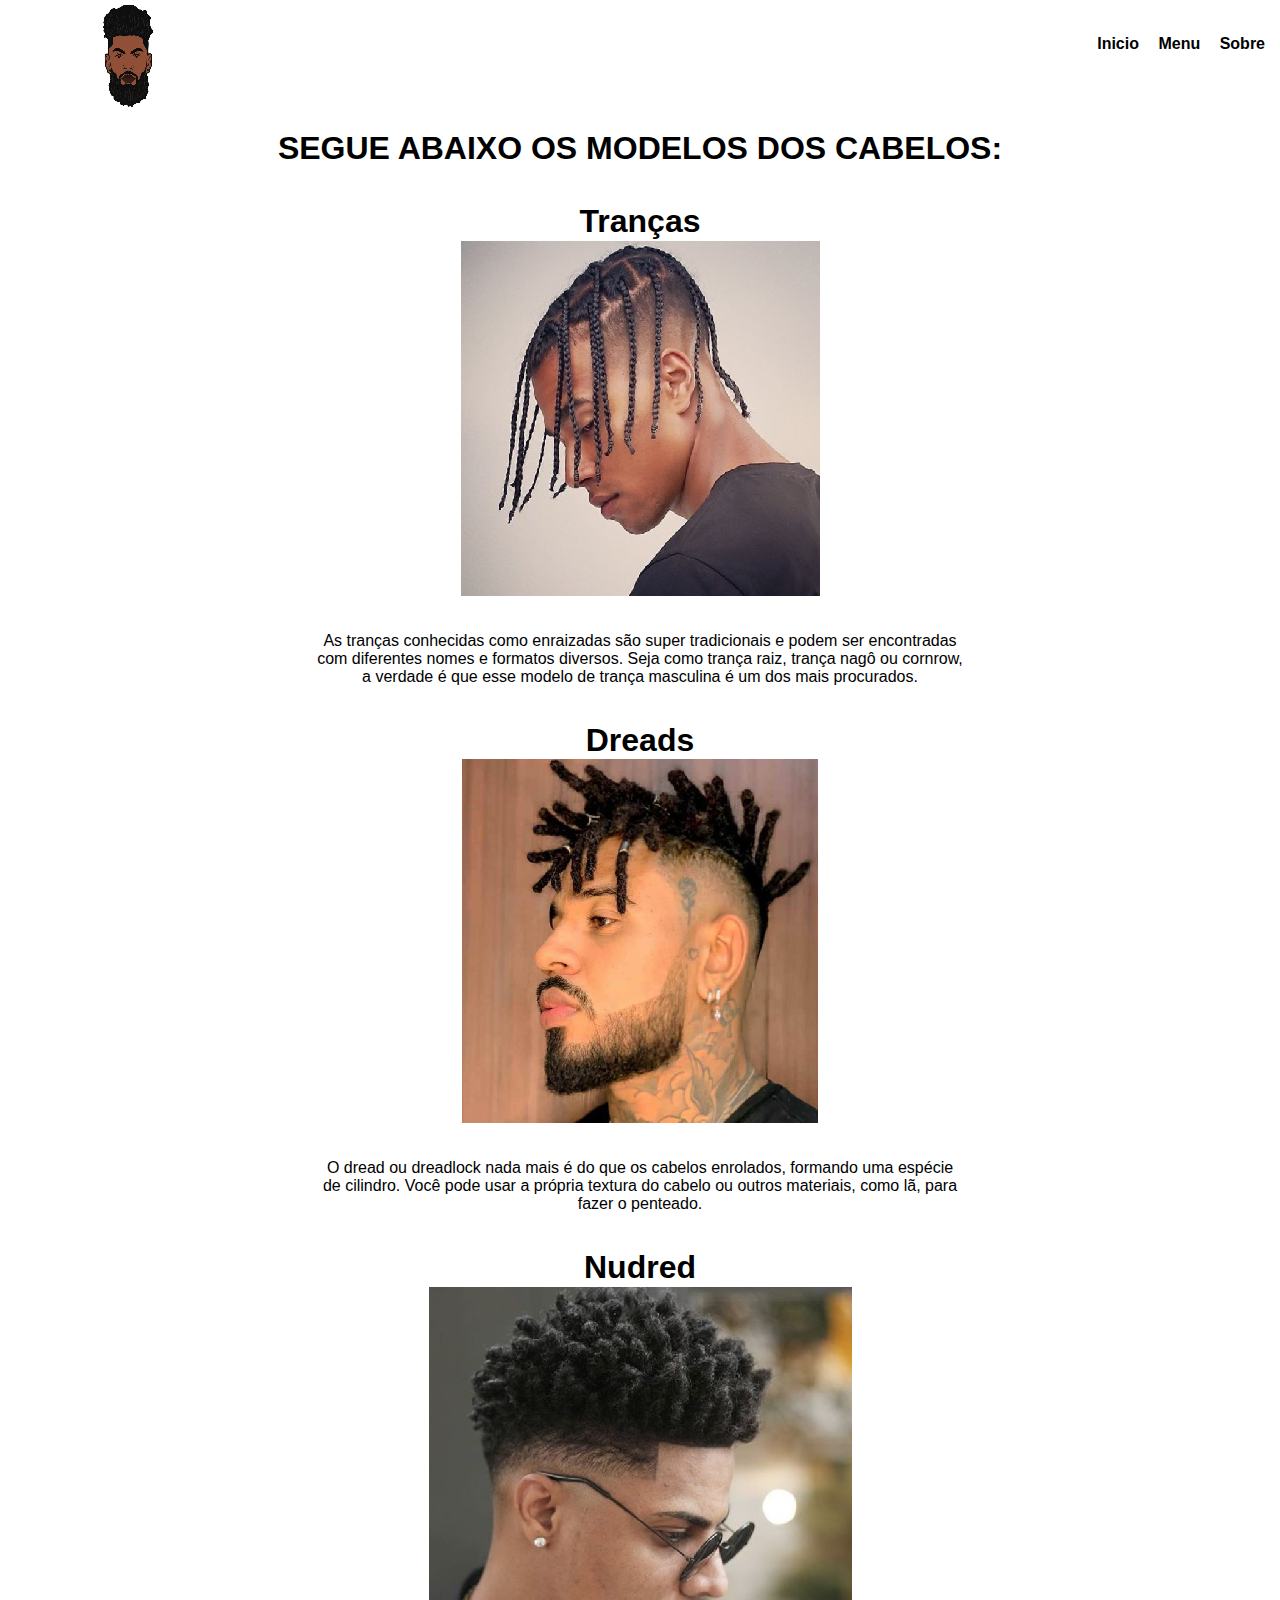
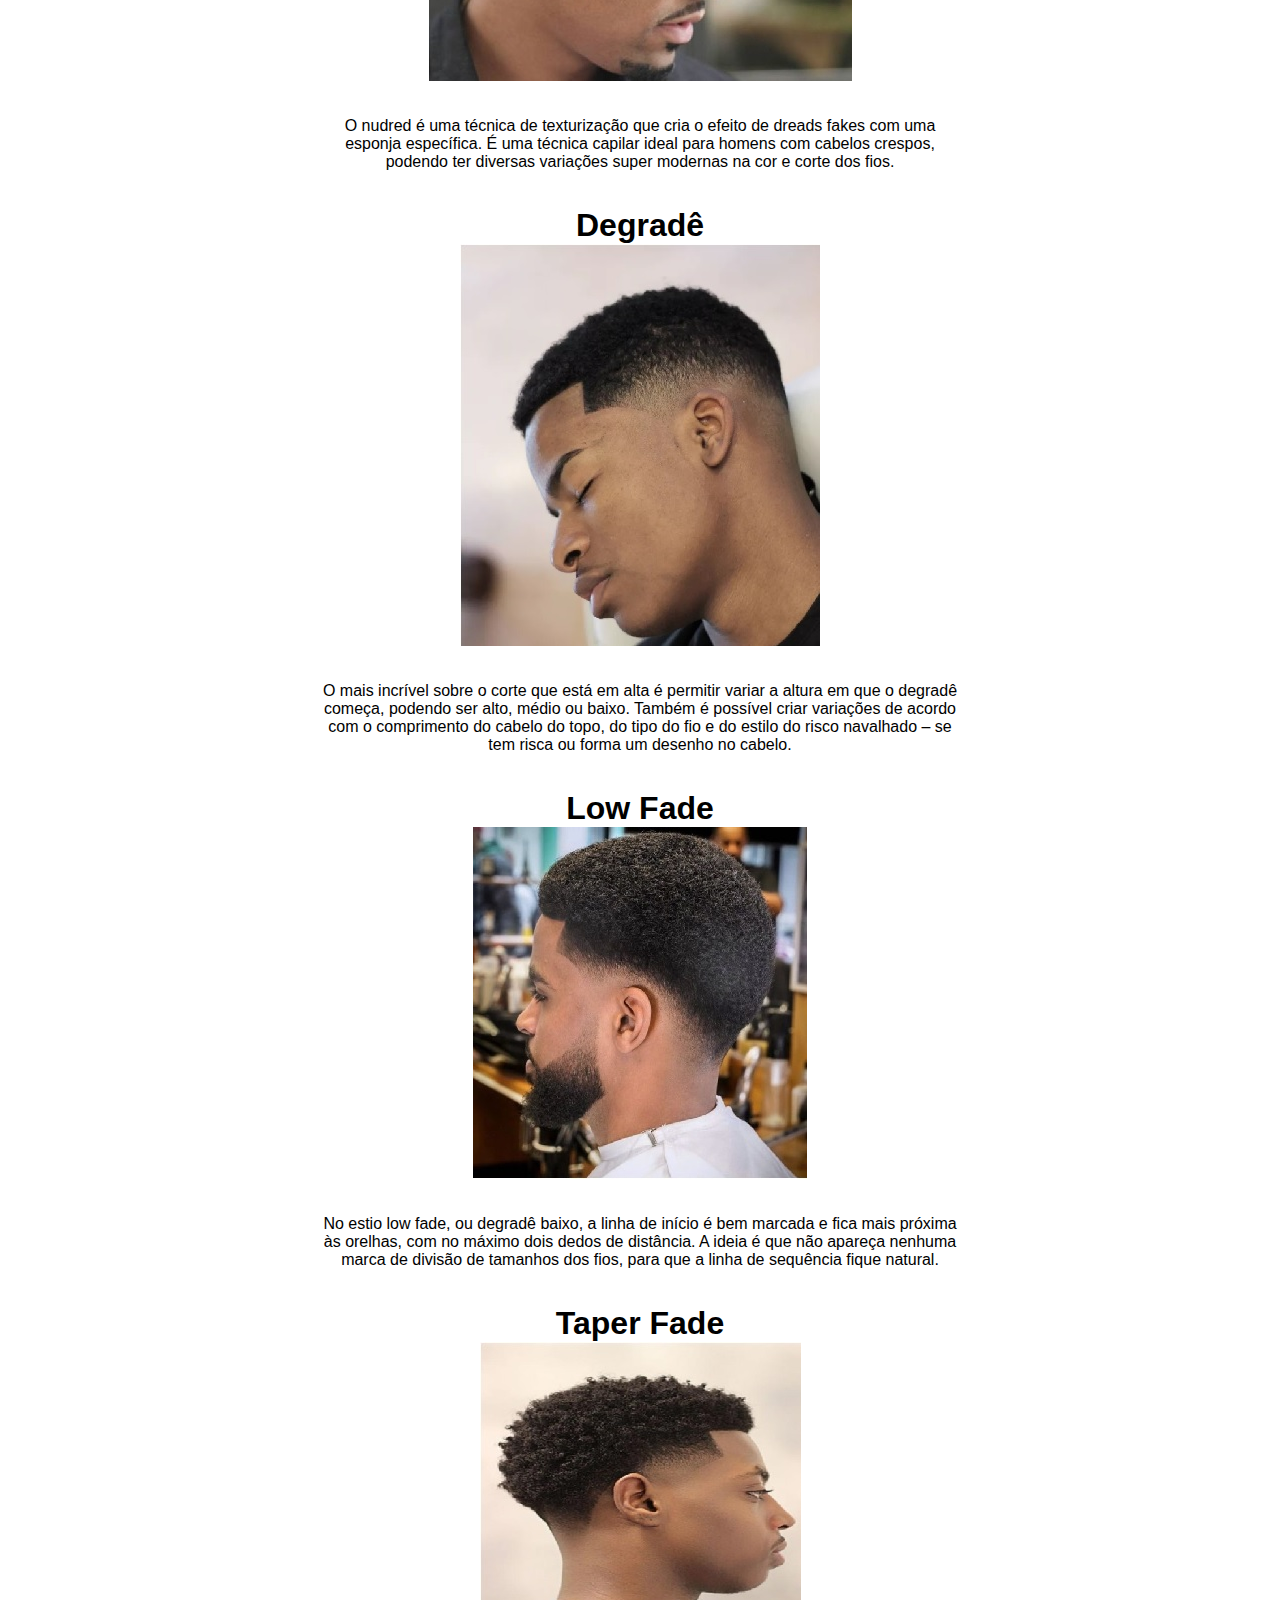
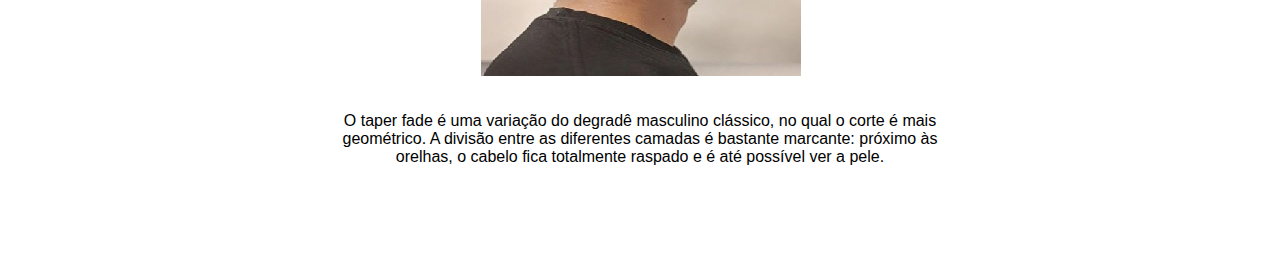
==== Menu.html @ 73b4c44f "adcionando projeto ao git" ====
<html>
    <head>
        <title>MODELOS</title>
        <link href="css2/style2.css" rel="stylesheet">
    </head>
    <body>
        <header>
        <div class="center">
            <div class="logo"><img src="logo/logo.png" /></div><!--logo-->
            <div class="Menu">
        <a href="index.html">Inicio</a>
        <a href="Menu.html">Menu</a>
        <a href="Sobre.html">Sobre</a>
            </div><!--menu-->
            </div><!--center-->
        </header>
        
        <h1>SEGUE ABAIXO OS MODELOS DOS CABELOS:</h1>

        <br><br>

        <h1>Tranças</h1>
        <img src="img2/tranças.jpg">
        <br><br><br>
        <p>As tranças conhecidas como enraizadas são super tradicionais e podem ser encontradas<br>
        com diferentes nomes e formatos diversos. Seja como trança raiz, trança nagô ou cornrow,<br>
        a verdade é que esse modelo de trança masculina é um dos mais procurados.</p>
        <br><br>

        <h1>Dreads</h1>
        <img src="img3/dreads.png">
        <br><br><br>
        <p>O dread ou dreadlock nada mais é do que os cabelos enrolados, formando uma espécie<br>
        de cilindro. Você pode usar a própria textura do cabelo ou outros materiais, como lã, para<br>
        fazer o penteado.</p>

        <br><br>
        
        <h1>Nudred</h1>
        <img src="img4/nudred.jpg">
        <br><br><br>
        <p>O nudred é uma técnica de texturização que cria o efeito de dreads fakes com uma<br>
        esponja específica. É uma técnica capilar ideal para homens com cabelos crespos,<br>
        podendo ter diversas variações super modernas na cor e corte dos fios.</p>


        <br><br>

        <h1>Degradê</h1>
        <img src="img5/degradê.jpg">
        <br><br><br>
        <p>O mais incrível sobre o corte que está em alta é permitir variar a altura em que o degradê<br>
        começa, podendo ser alto, médio ou baixo. Também é possível criar variações de acordo<br>
        com o comprimento do cabelo do topo, do tipo do fio e do estilo do risco navalhado – se<br>
        tem risca ou forma um desenho no cabelo.</p>

        <br><br>

        <h1>Low Fade</h1>
        <img src="img6/lowfade.jpg">
        <br><br><br>
        <p>No estio low fade, ou degradê baixo, a linha de início é bem marcada e fica mais próxima<br>
        às orelhas, com no máximo dois dedos de distância. A ideia é que não apareça nenhuma<br>
        marca de divisão de tamanhos dos fios, para que a linha de sequência fique natural.</p>

        <br><br>
        
        <h1>Taper Fade</h1>
        <img src="img7/taperfade.jpg">
        <br><br><br>
        <p>O taper fade é uma variação do degradê masculino clássico, no qual o corte é mais<br>
            geométrico. A divisão entre as diferentes camadas é bastante marcante: próximo às<br>
            orelhas, o cabelo fica totalmente raspado e é até possível ver a pele.</p></p>

            <br><br><br><br><br><br>
    </body>
</html>
---- css2/style2.css ----
*{
    margin:0;
    padding:0;
    box-sizing: border-box;
    font-family: Verdana, Geneva, Tahoma, sans-serif;
}



.center{
    display: flex;
    flex-wrap: wrap;
    max-width: 1400px;
    margin: 0 auto;
    padding: 0%;

}


header{
    height: 130px;
    padding: 5px 0
}

.logo{
    width: 20%;
}

.menu{
    padding-top: 30px;
    width: 80%;
    text-align: right;
}

.menu a{
    color: black;
    text-decoration: none;
    font-weight: bold;
    margin-right: 15px;
}

#dov{
    display: flex;
    justify-content: center;
}

body {
    text-align: center;
}
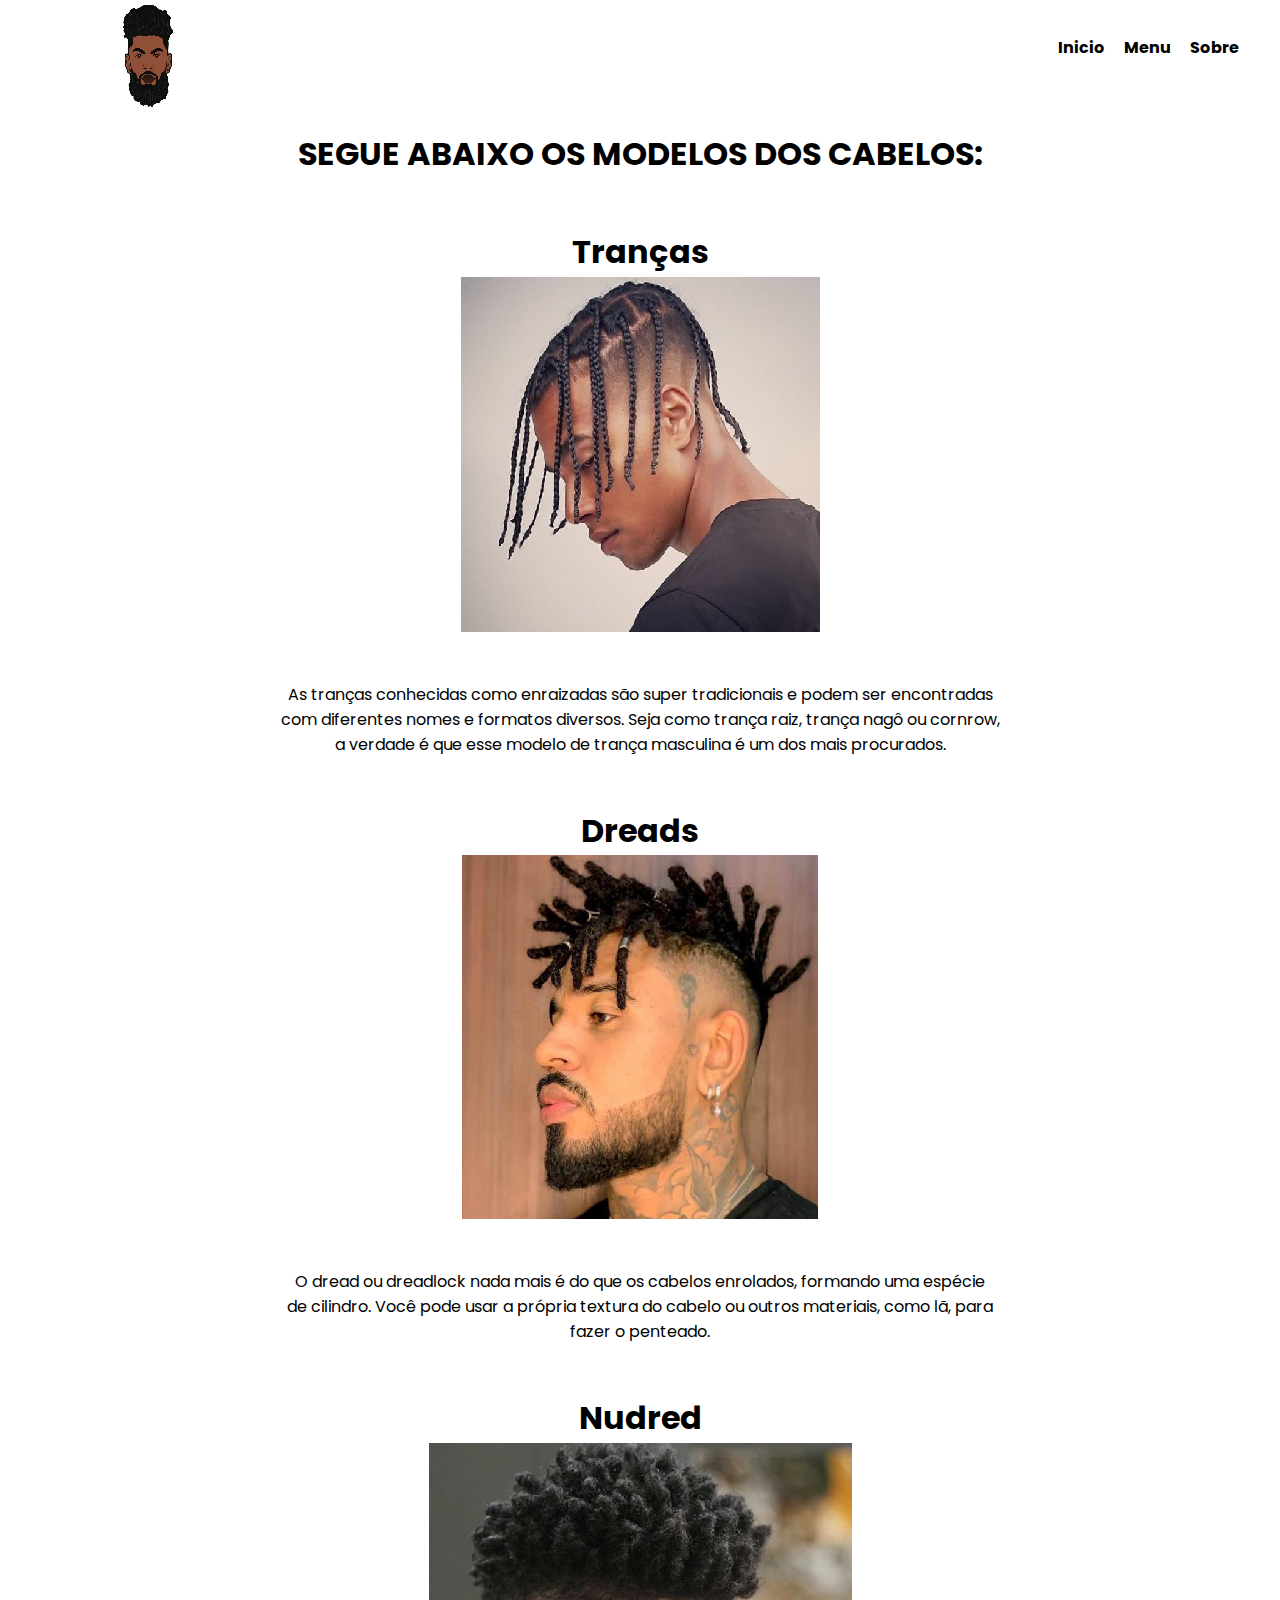
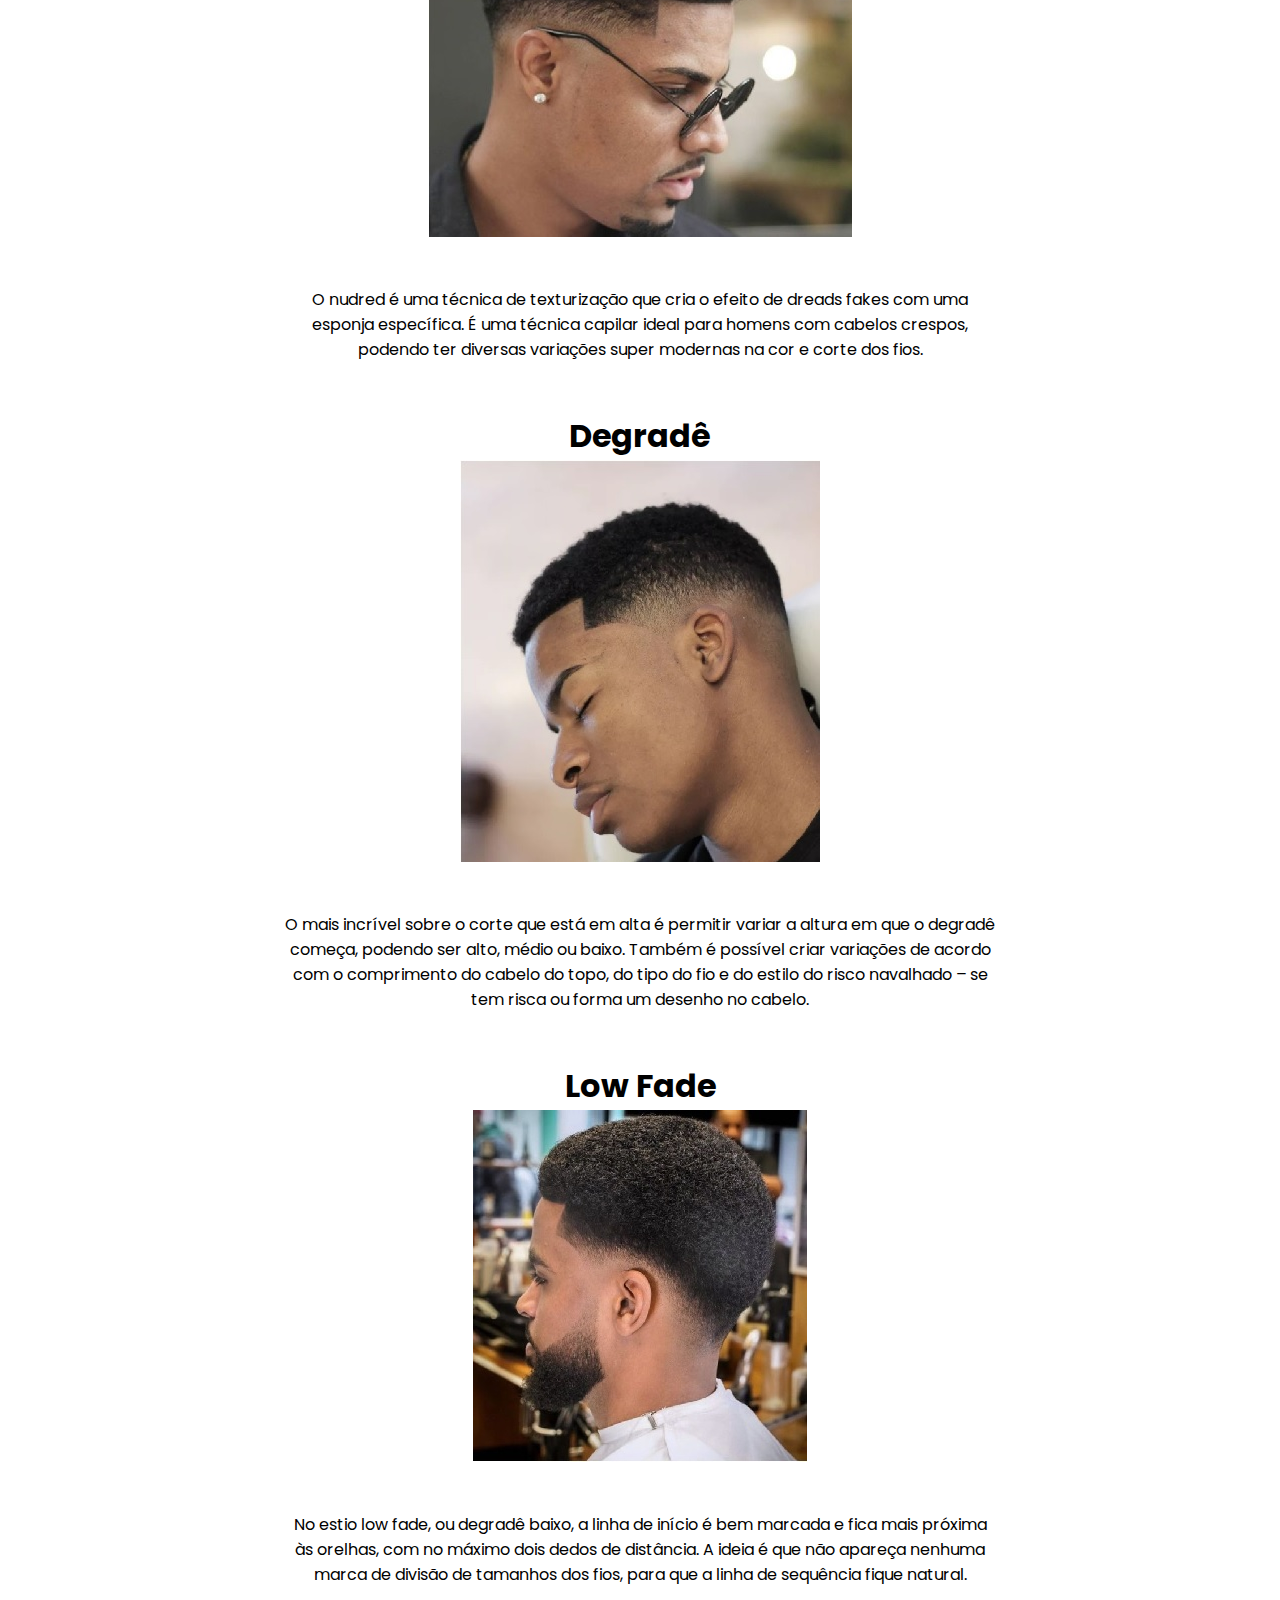
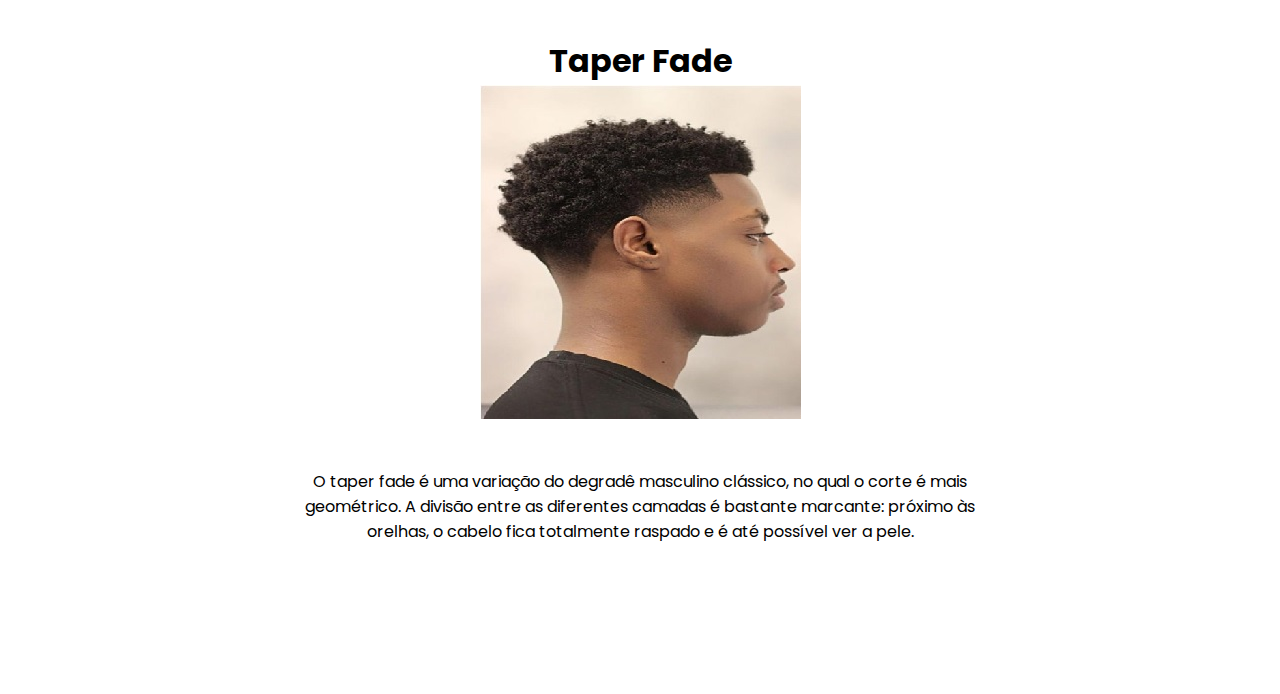
==== commit 23d98178: "adicionanda novas styles" ====
--- a/Menu.html
+++ b/Menu.html
@@ -1,77 +1,91 @@
 <html>
-    <head>
-        <title>MODELOS</title>
-        <link href="css2/style2.css" rel="stylesheet">
-    </head>
-    <body>
-        <header>
+
+<head>
+   
+    <meta charset="UTF-8">
+    <meta name="viewport" content="width=devide-width, initial-scale=1.0, maximum-scale=1.0">
+    <link rel="stylesheet" href="https://cdn.jsdelivr.net/npm/bootstrap@4.6.2/dist/css/bootstrap.min.css"
+        integrity="sha384-xOolHFLEh07PJGoPkLv1IbcEPTNtaed2xpHsD9ESMhqIYd0nLMwNLD69Npy4HI+N" crossorigin="anonymous">
+    <link href="css2/style2.css" rel="stylesheet">
+
+    <link rel="preconnect" href="https://fonts.googleapis.com">
+    <link rel="preconnect" href="https://fonts.gstatic.com" crossorigin>
+    <link href="https://fonts.googleapis.com/css2?family=Poppins&display=swap" rel="stylesheet">
+    <title>modelos</title>
+</head>
+
+<body>
+
+    <header>
         <div class="center">
             <div class="logo"><img src="logo/logo.png" /></div><!--logo-->
             <div class="Menu">
-        <a href="index.html">Inicio</a>
-        <a href="Menu.html">Menu</a>
-        <a href="Sobre.html">Sobre</a>
+                <a href="index.html">Inicio</a>
+                <a href="Menu.html">Menu</a>
+                <a href="Sobre.html">Sobre</a>
             </div><!--menu-->
-            </div><!--center-->
-        </header>
-        
-        <h1>SEGUE ABAIXO OS MODELOS DOS CABELOS:</h1>
+        </div><!--center-->
+    </header>
 
-        <br><br>
+    <h1>SEGUE ABAIXO OS MODELOS DOS CABELOS:</h1>
 
-        <h1>Tranças</h1>
-        <img src="img2/tranças.jpg">
-        <br><br><br>
-        <p>As tranças conhecidas como enraizadas são super tradicionais e podem ser encontradas<br>
+    <br><br>
+
+    <h1>Tranças</h1>
+    <img src="img2/tranças.jpg">
+    <br><br><br>
+    <p>As tranças conhecidas como enraizadas são super tradicionais e podem ser encontradas<br>
         com diferentes nomes e formatos diversos. Seja como trança raiz, trança nagô ou cornrow,<br>
         a verdade é que esse modelo de trança masculina é um dos mais procurados.</p>
-        <br><br>
+    <br><br>
 
-        <h1>Dreads</h1>
-        <img src="img3/dreads.png">
-        <br><br><br>
-        <p>O dread ou dreadlock nada mais é do que os cabelos enrolados, formando uma espécie<br>
+    <h1>Dreads</h1>
+    <img src="img3/dreads.png">
+    <br><br><br>
+    <p>O dread ou dreadlock nada mais é do que os cabelos enrolados, formando uma espécie<br>
         de cilindro. Você pode usar a própria textura do cabelo ou outros materiais, como lã, para<br>
         fazer o penteado.</p>
 
-        <br><br>
-        
-        <h1>Nudred</h1>
-        <img src="img4/nudred.jpg">
-        <br><br><br>
-        <p>O nudred é uma técnica de texturização que cria o efeito de dreads fakes com uma<br>
+    <br><br>
+
+    <h1>Nudred</h1>
+    <img src="img4/nudred.jpg">
+    <br><br><br>
+    <p>O nudred é uma técnica de texturização que cria o efeito de dreads fakes com uma<br>
         esponja específica. É uma técnica capilar ideal para homens com cabelos crespos,<br>
         podendo ter diversas variações super modernas na cor e corte dos fios.</p>
 
 
-        <br><br>
+    <br><br>
 
-        <h1>Degradê</h1>
-        <img src="img5/degradê.jpg">
-        <br><br><br>
-        <p>O mais incrível sobre o corte que está em alta é permitir variar a altura em que o degradê<br>
+    <h1>Degradê</h1>
+    <img src="img5/degradê.jpg">
+    <br><br><br>
+    <p>O mais incrível sobre o corte que está em alta é permitir variar a altura em que o degradê<br>
         começa, podendo ser alto, médio ou baixo. Também é possível criar variações de acordo<br>
         com o comprimento do cabelo do topo, do tipo do fio e do estilo do risco navalhado – se<br>
         tem risca ou forma um desenho no cabelo.</p>
 
-        <br><br>
+    <br><br>
 
-        <h1>Low Fade</h1>
-        <img src="img6/lowfade.jpg">
-        <br><br><br>
-        <p>No estio low fade, ou degradê baixo, a linha de início é bem marcada e fica mais próxima<br>
+    <h1>Low Fade</h1>
+    <img src="img6/lowfade.jpg">
+    <br><br><br>
+    <p>No estio low fade, ou degradê baixo, a linha de início é bem marcada e fica mais próxima<br>
         às orelhas, com no máximo dois dedos de distância. A ideia é que não apareça nenhuma<br>
         marca de divisão de tamanhos dos fios, para que a linha de sequência fique natural.</p>
 
-        <br><br>
-        
-        <h1>Taper Fade</h1>
-        <img src="img7/taperfade.jpg">
-        <br><br><br>
-        <p>O taper fade é uma variação do degradê masculino clássico, no qual o corte é mais<br>
-            geométrico. A divisão entre as diferentes camadas é bastante marcante: próximo às<br>
-            orelhas, o cabelo fica totalmente raspado e é até possível ver a pele.</p></p>
+    <br><br>
 
-            <br><br><br><br><br><br>
-    </body>
+    <h1>Taper Fade</h1>
+    <img src="img7/taperfade.jpg">
+    <br><br><br>
+    <p>O taper fade é uma variação do degradê masculino clássico, no qual o corte é mais<br>
+        geométrico. A divisão entre as diferentes camadas é bastante marcante: próximo às<br>
+        orelhas, o cabelo fica totalmente raspado e é até possível ver a pele.</p>
+    </p>
+
+    <br><br><br><br><br><br>
+</body>
+
 </html>--- a/css2/style2.css
+++ b/css2/style2.css
@@ -2,17 +2,18 @@
     margin:0;
     padding:0;
     box-sizing: border-box;
-    font-family: Verdana, Geneva, Tahoma, sans-serif;
+    font-family: Poppins, Verdana, Geneva, Tahoma, sans-serif;
 }
 
 
 
 .center{
     display: flex;
+    justify-content: space-between;
     flex-wrap: wrap;
-    max-width: 1400px;
+    max-width: 1280px;
     margin: 0 auto;
-    padding: 0%;
+    padding: 0 2%;
 
 }
 
